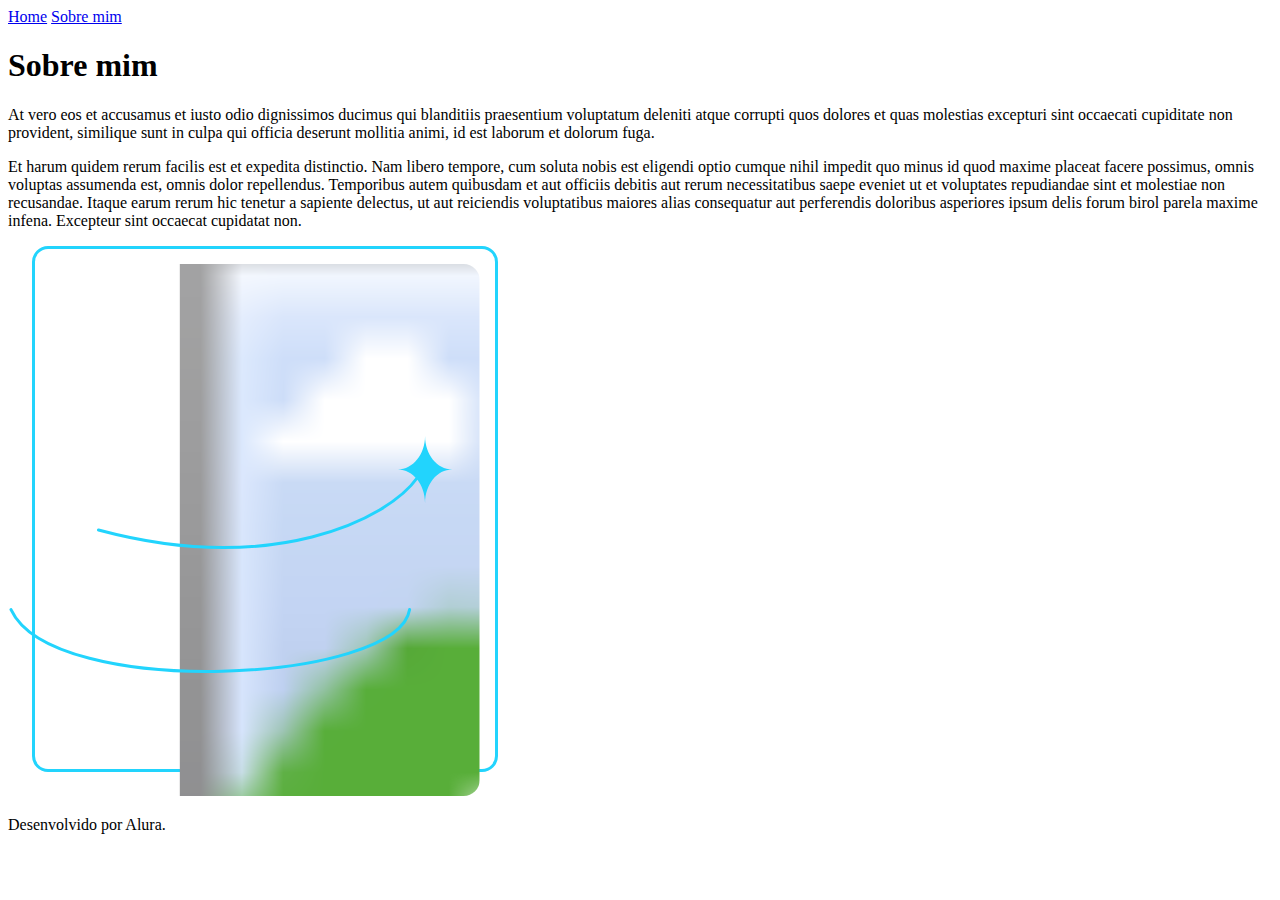
==== about.html @ 1d1fdc84 "Add files via upload" ====
<!DOCTYPE html>
<html lang="pt-br">
<head>
    <meta charset="UTF-8">
    <meta http-equiv="X-UA-Compatible" content="IE=edge">
    <meta name="viewport" content="width=device-width, initial-scale=1.0">
    <link rel="stylesheet" href="./css/style.css">
    <title>Sobre mim</title>
</head>
<body>
    <header class="cabecalho">
        <nav class="cabecalho__menu">
          <a class="cabecalho__menu__link" href="index.html">Home</a>
          <a class="cabecalho__menu__link" href="about.html">Sobre mim</a>
        </nav>
      </header>
    <main class="apresentacao">
        <section class="apresentacao__conteudo">
            <h1 class="apresentacao__conteudo__titulo">Sobre mim</h1>
            <p class="apresentacao__conteudo__texto">At vero eos et accusamus et iusto odio dignissimos ducimus qui blanditiis praesentium voluptatum deleniti atque corrupti quos dolores et quas molestias excepturi sint occaecati cupiditate non provident, similique sunt in culpa qui officia deserunt mollitia animi, id est laborum et dolorum fuga.</p>
            <p class="apresentacao__conteudo__texto">Et harum quidem rerum facilis est et expedita distinctio. Nam libero tempore, cum soluta nobis est eligendi optio cumque nihil impedit quo minus id quod maxime placeat facere possimus, omnis voluptas assumenda est, omnis dolor repellendus. Temporibus autem quibusdam et aut officiis debitis aut rerum necessitatibus saepe eveniet ut et voluptates repudiandae sint et molestiae non recusandae. Itaque earum rerum hic tenetur a sapiente delectus, ut aut reiciendis voluptatibus maiores alias consequatur aut perferendis doloribus asperiores ipsum delis forum birol parela maxime infena. Excepteur sint occaecat cupidatat non.
            </p>
        </section>
        <svg id="imagem" class="apresentacao__imagem" width="490" height="550" viewBox="0 0 490 550" fill="none" xmlns="http://www.w3.org/2000/svg" xmlns:xlink="http://www.w3.org/1999/xlink">
          <rect x="25.5" y="1.5" width="463" height="523" rx="14.5" stroke="#22D4FD" stroke-width="3"/>
          <rect x="4" y="18" width="467.705" height="532" rx="16" fill="url(#pattern0)"/>
          <path d="M409.5 231.5C380 273.5 264 330.5 90.5 284M401.617 363.537C390.481 437.113 45 454.5 3 363.537" stroke="#22D4FD" stroke-width="3" stroke-linecap="round"/>
          <path d="M420.822 482.452C377 532 97 569.5 2.00003 487.554"  stroke-width="3" stroke-linecap="round"/>
          <path id="meu" fill-rule="evenodd" clip-rule="evenodd" d="M417.057 256.882C417.111 238.436 429.204 223.503 444.114 223.503C429.171 223.503 417.057 208.503 417.057 190C417.003 208.446 404.91 223.379 390 223.379C404.943 223.379 417.057 238.379 417.057 256.882Z" fill="#22D4FD"/>
          <defs>
          <pattern id="pattern0" patternContentUnits="objectBoundingBox" width="1" height="1">
          <use xlink:href="#image0_1_97" transform="matrix(0.000518632 0 0 0.000455902 -0.0839461 -0.0942538)"/>
          </pattern>
          <image id="image0_1_97" width="4096" height="2730" href="./assets/menina.png"/>
          </defs>
        </svg>

    </main>
    <footer class="rodape">
        <p>Desenvolvido por Alura.</p>
      </footer>
</body>
</html>
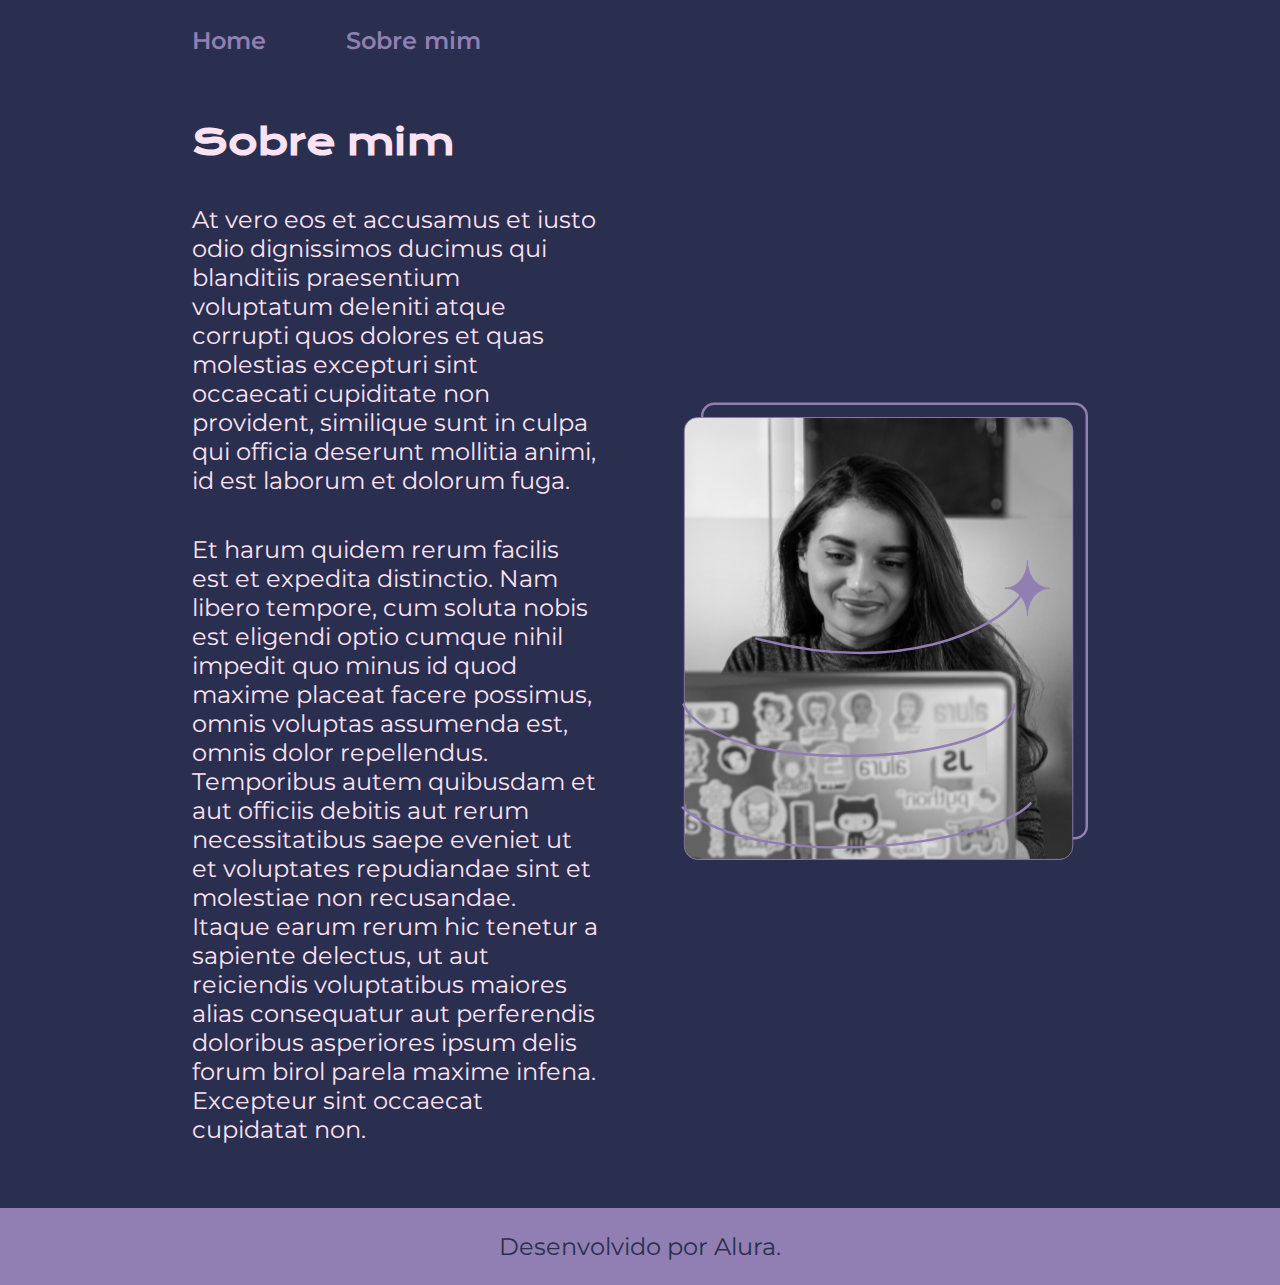
==== commit ff386d5e: "initial commit" ====
--- a/about.html
+++ b/about.html
@@ -1,43 +1,43 @@
-<!DOCTYPE html>
-<html lang="pt-br">
-<head>
-    <meta charset="UTF-8">
-    <meta http-equiv="X-UA-Compatible" content="IE=edge">
-    <meta name="viewport" content="width=device-width, initial-scale=1.0">
-    <link rel="stylesheet" href="./css/style.css">
-    <title>Sobre mim</title>
-</head>
-<body>
-    <header class="cabecalho">
-        <nav class="cabecalho__menu">
-          <a class="cabecalho__menu__link" href="index.html">Home</a>
-          <a class="cabecalho__menu__link" href="about.html">Sobre mim</a>
-        </nav>
-      </header>
-    <main class="apresentacao">
-        <section class="apresentacao__conteudo">
-            <h1 class="apresentacao__conteudo__titulo">Sobre mim</h1>
-            <p class="apresentacao__conteudo__texto">At vero eos et accusamus et iusto odio dignissimos ducimus qui blanditiis praesentium voluptatum deleniti atque corrupti quos dolores et quas molestias excepturi sint occaecati cupiditate non provident, similique sunt in culpa qui officia deserunt mollitia animi, id est laborum et dolorum fuga.</p>
-            <p class="apresentacao__conteudo__texto">Et harum quidem rerum facilis est et expedita distinctio. Nam libero tempore, cum soluta nobis est eligendi optio cumque nihil impedit quo minus id quod maxime placeat facere possimus, omnis voluptas assumenda est, omnis dolor repellendus. Temporibus autem quibusdam et aut officiis debitis aut rerum necessitatibus saepe eveniet ut et voluptates repudiandae sint et molestiae non recusandae. Itaque earum rerum hic tenetur a sapiente delectus, ut aut reiciendis voluptatibus maiores alias consequatur aut perferendis doloribus asperiores ipsum delis forum birol parela maxime infena. Excepteur sint occaecat cupidatat non.
-            </p>
-        </section>
-        <svg id="imagem" class="apresentacao__imagem" width="490" height="550" viewBox="0 0 490 550" fill="none" xmlns="http://www.w3.org/2000/svg" xmlns:xlink="http://www.w3.org/1999/xlink">
-          <rect x="25.5" y="1.5" width="463" height="523" rx="14.5" stroke="#22D4FD" stroke-width="3"/>
-          <rect x="4" y="18" width="467.705" height="532" rx="16" fill="url(#pattern0)"/>
-          <path d="M409.5 231.5C380 273.5 264 330.5 90.5 284M401.617 363.537C390.481 437.113 45 454.5 3 363.537" stroke="#22D4FD" stroke-width="3" stroke-linecap="round"/>
-          <path d="M420.822 482.452C377 532 97 569.5 2.00003 487.554"  stroke-width="3" stroke-linecap="round"/>
-          <path id="meu" fill-rule="evenodd" clip-rule="evenodd" d="M417.057 256.882C417.111 238.436 429.204 223.503 444.114 223.503C429.171 223.503 417.057 208.503 417.057 190C417.003 208.446 404.91 223.379 390 223.379C404.943 223.379 417.057 238.379 417.057 256.882Z" fill="#22D4FD"/>
-          <defs>
-          <pattern id="pattern0" patternContentUnits="objectBoundingBox" width="1" height="1">
-          <use xlink:href="#image0_1_97" transform="matrix(0.000518632 0 0 0.000455902 -0.0839461 -0.0942538)"/>
-          </pattern>
-          <image id="image0_1_97" width="4096" height="2730" href="./assets/menina.png"/>
-          </defs>
-        </svg>
-
-    </main>
-    <footer class="rodape">
-        <p>Desenvolvido por Alura.</p>
-      </footer>
-</body>
+<!DOCTYPE html>
+<html lang="pt-br">
+<head>
+    <meta charset="UTF-8">
+    <meta http-equiv="X-UA-Compatible" content="IE=edge">
+    <meta name="viewport" content="width=device-width, initial-scale=1.0">
+    <link rel="stylesheet" href="./css/style.css">
+    <title>Sobre mim</title>
+</head>
+<body>
+    <header class="cabecalho">
+        <nav class="cabecalho__menu">
+          <a class="cabecalho__menu__link" href="index.html">Home</a>
+          <a class="cabecalho__menu__link" href="about.html">Sobre mim</a>
+        </nav>
+      </header>
+    <main class="apresentacao">
+        <section class="apresentacao__conteudo">
+            <h1 class="apresentacao__conteudo__titulo">Sobre mim</h1>
+            <p class="apresentacao__conteudo__texto">At vero eos et accusamus et iusto odio dignissimos ducimus qui blanditiis praesentium voluptatum deleniti atque corrupti quos dolores et quas molestias excepturi sint occaecati cupiditate non provident, similique sunt in culpa qui officia deserunt mollitia animi, id est laborum et dolorum fuga.</p>
+            <p class="apresentacao__conteudo__texto">Et harum quidem rerum facilis est et expedita distinctio. Nam libero tempore, cum soluta nobis est eligendi optio cumque nihil impedit quo minus id quod maxime placeat facere possimus, omnis voluptas assumenda est, omnis dolor repellendus. Temporibus autem quibusdam et aut officiis debitis aut rerum necessitatibus saepe eveniet ut et voluptates repudiandae sint et molestiae non recusandae. Itaque earum rerum hic tenetur a sapiente delectus, ut aut reiciendis voluptatibus maiores alias consequatur aut perferendis doloribus asperiores ipsum delis forum birol parela maxime infena. Excepteur sint occaecat cupidatat non.
+            </p>
+        </section>
+        <svg id="imagem" class="apresentacao__imagem" width="490" height="550" viewBox="0 0 490 550" fill="none" xmlns="http://www.w3.org/2000/svg" xmlns:xlink="http://www.w3.org/1999/xlink">
+          <rect x="25.5" y="1.5" width="463" height="523" rx="14.5" stroke="#22D4FD" stroke-width="3"/>
+          <rect x="4" y="18" width="467.705" height="532" rx="16" fill="url(#pattern0)"/>
+          <path d="M409.5 231.5C380 273.5 264 330.5 90.5 284M401.617 363.537C390.481 437.113 45 454.5 3 363.537" stroke="#22D4FD" stroke-width="3" stroke-linecap="round"/>
+          <path d="M420.822 482.452C377 532 97 569.5 2.00003 487.554"  stroke-width="3" stroke-linecap="round"/>
+          <path id="meu" fill-rule="evenodd" clip-rule="evenodd" d="M417.057 256.882C417.111 238.436 429.204 223.503 444.114 223.503C429.171 223.503 417.057 208.503 417.057 190C417.003 208.446 404.91 223.379 390 223.379C404.943 223.379 417.057 238.379 417.057 256.882Z" fill="#22D4FD"/>
+          <defs>
+          <pattern id="pattern0" patternContentUnits="objectBoundingBox" width="1" height="1">
+          <use xlink:href="#image0_1_97" transform="matrix(0.000518632 0 0 0.000455902 -0.0839461 -0.0942538)"/>
+          </pattern>
+          <image id="image0_1_97" width="4096" height="2730" href="./assets/menina.png"/>
+          </defs>
+        </svg>
+
+    </main>
+    <footer class="rodape">
+        <p>Desenvolvido por Alura.</p>
+      </footer>
+</body>
 </html>--- a/css/style.css
+++ b/css/style.css
@@ -0,0 +1,210 @@
+@import url('https://fonts.googleapis.com/css2?family=Krona+One&family=Montserrat&display=swap');
+
+:root{
+   /* --cor-primaria: #000000;
+   --cor-secundaria:#F6F6F6;
+   --cor-terciaria:#22D4FD;
+   --cor-hover:#272727; */
+
+   /* --cor-primaria: #2C3639;
+   --cor-secundaria:#DCD7C9;
+   --cor-terciaria:#A27B5C;
+   --cor-hover:#3F4E4F; */
+
+   /* --cor-primaria: #537188;
+   --cor-secundaria:#EEEEEE;
+   --cor-terciaria:#E1D4BB;
+   --cor-hover:#CBB279; */
+
+/* 
+   --cor-primaria: #1B2430;
+   --cor-hover:#51557E;
+   --cor-terciaria:#816797;
+   --cor-secundaria:#D6D5A8; */
+/* 
+   --cor-primaria: #000000;
+   --cor-terciaria:#CF0A0A;
+   --cor-hover:#DC5F00;
+   --cor-secundaria:#EEEEEE; */
+
+   --cor-primaria: #2A2F4F;
+   --cor-terciaria:#917FB3;
+   --cor-hover:#E5BEEC;
+   --cor-secundaria:#FDE2F3;
+
+
+   --fonte-primaria: 'Krona One', sans-serif;
+   --fonte-secundaria:  'Montserrat', sans-serif;
+}
+#imagem rect {
+   stroke: var(--cor-terciaria);  /* Altere a cor desejada aqui */
+ }
+ #imagem path {
+   stroke: var(--cor-terciaria); /* Altere a cor desejada aqui */
+   
+}
+#meu{
+   fill: var(--cor-terciaria); 
+}
+
+.icons path {
+   fill: var(--cor-terciaria); /* Altere a cor desejada aqui */
+ }
+
+*{
+   margin: 0;
+   padding: 0;
+}
+
+body{
+   /* height: 100vh; */
+   box-sizing: border-box;
+   background-color: var(--cor-primaria);
+   color: var(--cor-secundaria);
+}
+
+.titulo-destaque{
+   color: var(--cor-terciaria);
+}
+
+.leal{
+   /* font-size: 50px; */
+   border-width: 0.5em;
+   border-style: solid;
+   border-color: #b401f5;
+   border-radius: 15px;
+   /* box-shadow: 10px 20px white; */
+
+   /* border-top: 0.5em; */
+   /* border-top-color: #b401f5; */
+   /* border-top-width: 0.5em; */
+   /* border-top-style:  solid; */
+   /* border: 30px solid transparent;
+   font-size: 40px;
+   background-color: rgb(150, 215, 255);
+   border-image: url("./image.jpg") 400 stretch; */
+}
+
+.leal:hover{
+   border-color: coral;
+}
+
+.filho{
+   /* font-size: 200%; */
+}
+/* .leal{
+   border: 5px solid red;
+} */
+
+.neto{
+   /* font-size: 1.5em; */
+}
+.cabecalho{
+   padding: 2% 0% 0% 15%;
+}
+.cabecalho__menu{
+   display: flex;
+   gap: 80px;
+}
+.cabecalho__menu__link{
+   font-family: var(--fonte-secundaria);
+   font-size: 1.5rem;
+   font-weight: 600;
+   color: var(--cor-terciaria);
+   text-decoration: none;
+}
+
+.apresentacao{
+   padding: 5% 15%;
+   display: flex;
+   align-items: center;
+   justify-content: space-between;
+   gap: 82px;
+}
+
+.apresentacao__conteudo{
+   width: 50%;
+   display: flex;
+   flex-direction: column;
+   gap: 40px;
+}
+
+.apresentacao__conteudo__titulo{
+   font-size: 2.25rem;
+   font-family: var(--fonte-primaria)
+}
+
+.apresentacao__conteudo__texto{
+   font-size: 1.5rem;
+   font-family: var(--fonte-secundaria);
+}
+
+/* .caixa{
+   box-shadow: rgb(38, 57, 77) 0px 20px 30px -10px;
+} */
+
+.apresentacao__links{
+   display: flex;
+   justify-content: space-between;
+   flex-direction: column;
+   align-items: center;
+   gap: 32px;
+}
+
+.apresentacao__links_subtitulo{
+   font-family: var(--fonte-primaria);
+   font-weight: 400;
+   font-size: 1.5rem;
+}
+
+.apresentacao__links__link{
+   /* background-color: #22D4FD; */
+   display: flex;
+   justify-content: center;
+   gap: 16px;
+   border: 2px solid var(--cor-terciaria);
+   width: 378px;
+   text-align: center;
+   border-radius: 8px;
+   font-size: 1.5rem ;
+   padding: 21.5px 0;
+   text-decoration: none;
+   color: #F6F6F6;
+   font-family: var(--fonte-secundaria);
+   font-weight: 600;
+}
+.apresentacao__links__link:hover{
+   background-color: var(--cor-hover);
+}
+.apresentacao__imagem{
+   width: 50%;
+}
+
+.rodape{
+   color: var(--cor-primaria);
+   background-color: var(--cor-terciaria);
+   padding: 24px;
+   text-align: center;
+   font-family: var(--fonte-secundaria);
+   font-size: 1.5rem;
+   font-weight: 400;
+}
+
+@media (max-width: 1200px)
+{
+   .cabecalho{
+      padding: 10%;
+   }
+   .cabecalho__menu{
+      justify-content: center;
+   }
+   .apresentacao{
+    flex-direction: column-reverse;
+    padding: 5%;
+   }
+   .apresentacao__conteudo{
+      width: auto;
+
+      /* gap: 2rem; */
+   }
+}